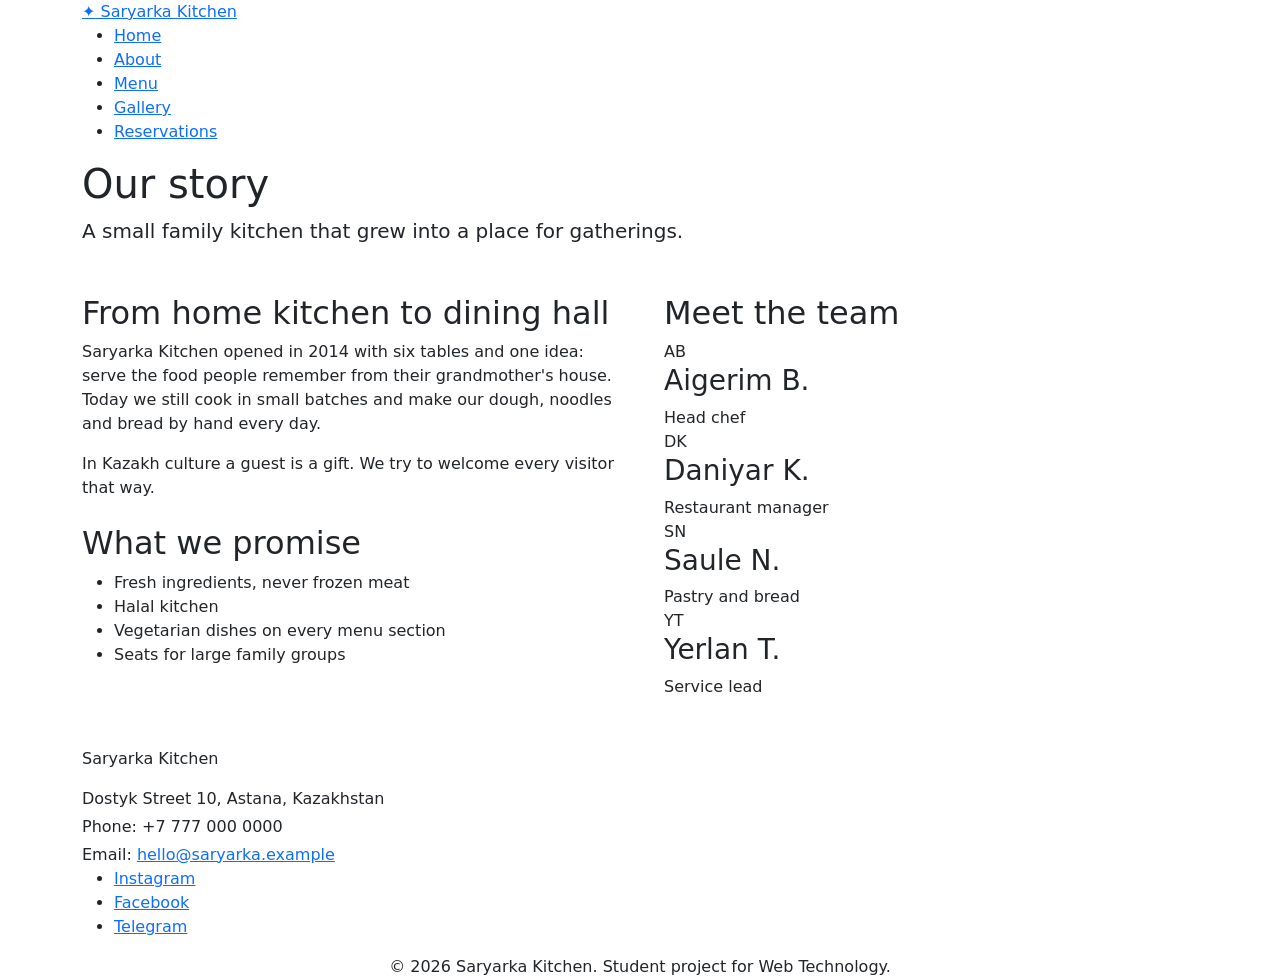
==== about.html @ 1ffd9317 "Add files via upload" ====
<!DOCTYPE html>
<html lang="en"><head>
  <meta charset="UTF-8"><meta name="viewport" content="width=device-width, initial-scale=1"><title>About | Saryarka Kitchen</title>
  <meta name="description" content="Saryarka Kitchen: modern Kazakh and Central Asian cooking in Astana.">
  <link rel="preconnect" href="https://fonts.googleapis.com"><link rel="preconnect" href="https://fonts.gstatic.com" crossorigin>
  <link href="https://fonts.googleapis.com/css2?family=Fraunces:wght@600;800&family=Nunito+Sans:wght@400;600&display=swap" rel="stylesheet"><link href="https://cdn.jsdelivr.net/npm/bootstrap@5.3.3/dist/css/bootstrap.min.css" rel="stylesheet"><link rel="stylesheet" href="css/style.css">
</head><body>
<header class="site-header"><div class="container header-inner"><a class="logo" href="index.html"><span class="logo-mark">&#10022;</span> Saryarka Kitchen</a><nav aria-label="Main navigation"><ul class="nav-list"><li><a class="nav-link-custom" href="index.html">Home</a></li><li><a class="nav-link-custom active" href="about.html">About</a></li><li><a class="nav-link-custom" href="menu.html">Menu</a></li><li><a class="nav-link-custom" href="gallery.html">Gallery</a></li><li><a class="nav-link-custom" href="contact.html">Reservations</a></li></ul></nav></div></header>
<main><section class="page-title"><div class="container"><h1>Our story</h1><p class="lead mb-0">A small family kitchen that grew into a place for gatherings.</p></div></section>
<section class="py-5"><div class="container"><div class="row g-5"><div class="col-lg-6"><h2>From home kitchen to dining hall</h2><p>Saryarka Kitchen opened in 2014 with six tables and one idea: serve the food people remember from their grandmother's house. Today we still cook in small batches and make our dough, noodles and bread by hand every day.</p><p>In Kazakh culture a guest is a gift. We try to welcome every visitor that way.</p><h2 class="mt-4">What we promise</h2><ul class="check-list"><li>Fresh ingredients, never frozen meat</li><li>Halal kitchen</li><li>Vegetarian dishes on every menu section</li><li>Seats for large family groups</li></ul></div>
<div class="col-lg-6"><h2>Meet the team</h2><div class="team-grid"><article class="team-card"><span class="avatar">AB</span><div><h3>Aigerim B.</h3><p class="mb-0">Head chef</p></div></article><article class="team-card"><span class="avatar">DK</span><div><h3>Daniyar K.</h3><p class="mb-0">Restaurant manager</p></div></article><article class="team-card"><span class="avatar">SN</span><div><h3>Saule N.</h3><p class="mb-0">Pastry and bread</p></div></article><article class="team-card"><span class="avatar">YT</span><div><h3>Yerlan T.</h3><p class="mb-0">Service lead</p></div></article></div></div></div></div></section></main>
<footer class="site-footer"><div class="container footer-inner"><div><p class="footer-title">Saryarka Kitchen</p><p class="mb-1">Dostyk Street 10, Astana, Kazakhstan</p><p class="mb-1">Phone: +7 777 000 0000</p><p class="mb-0">Email: <a href="mailto:hello@saryarka.example">hello@saryarka.example</a></p></div><ul class="social-list"><li><a href="https://www.instagram.com/" target="_blank" rel="noopener">Instagram</a></li><li><a href="https://www.facebook.com/" target="_blank" rel="noopener">Facebook</a></li><li><a href="https://t.me/" target="_blank" rel="noopener">Telegram</a></li></ul></div><p class="copyright text-center mb-0">&copy; 2026 Saryarka Kitchen. Student project for Web Technology.</p></footer>
<script src="https://code.jquery.com/jquery-3.7.1.min.js"></script><script src="https://cdn.jsdelivr.net/npm/bootstrap@5.3.3/dist/js/bootstrap.bundle.min.js"></script><script src="js/script.js"></script>
</body></html>
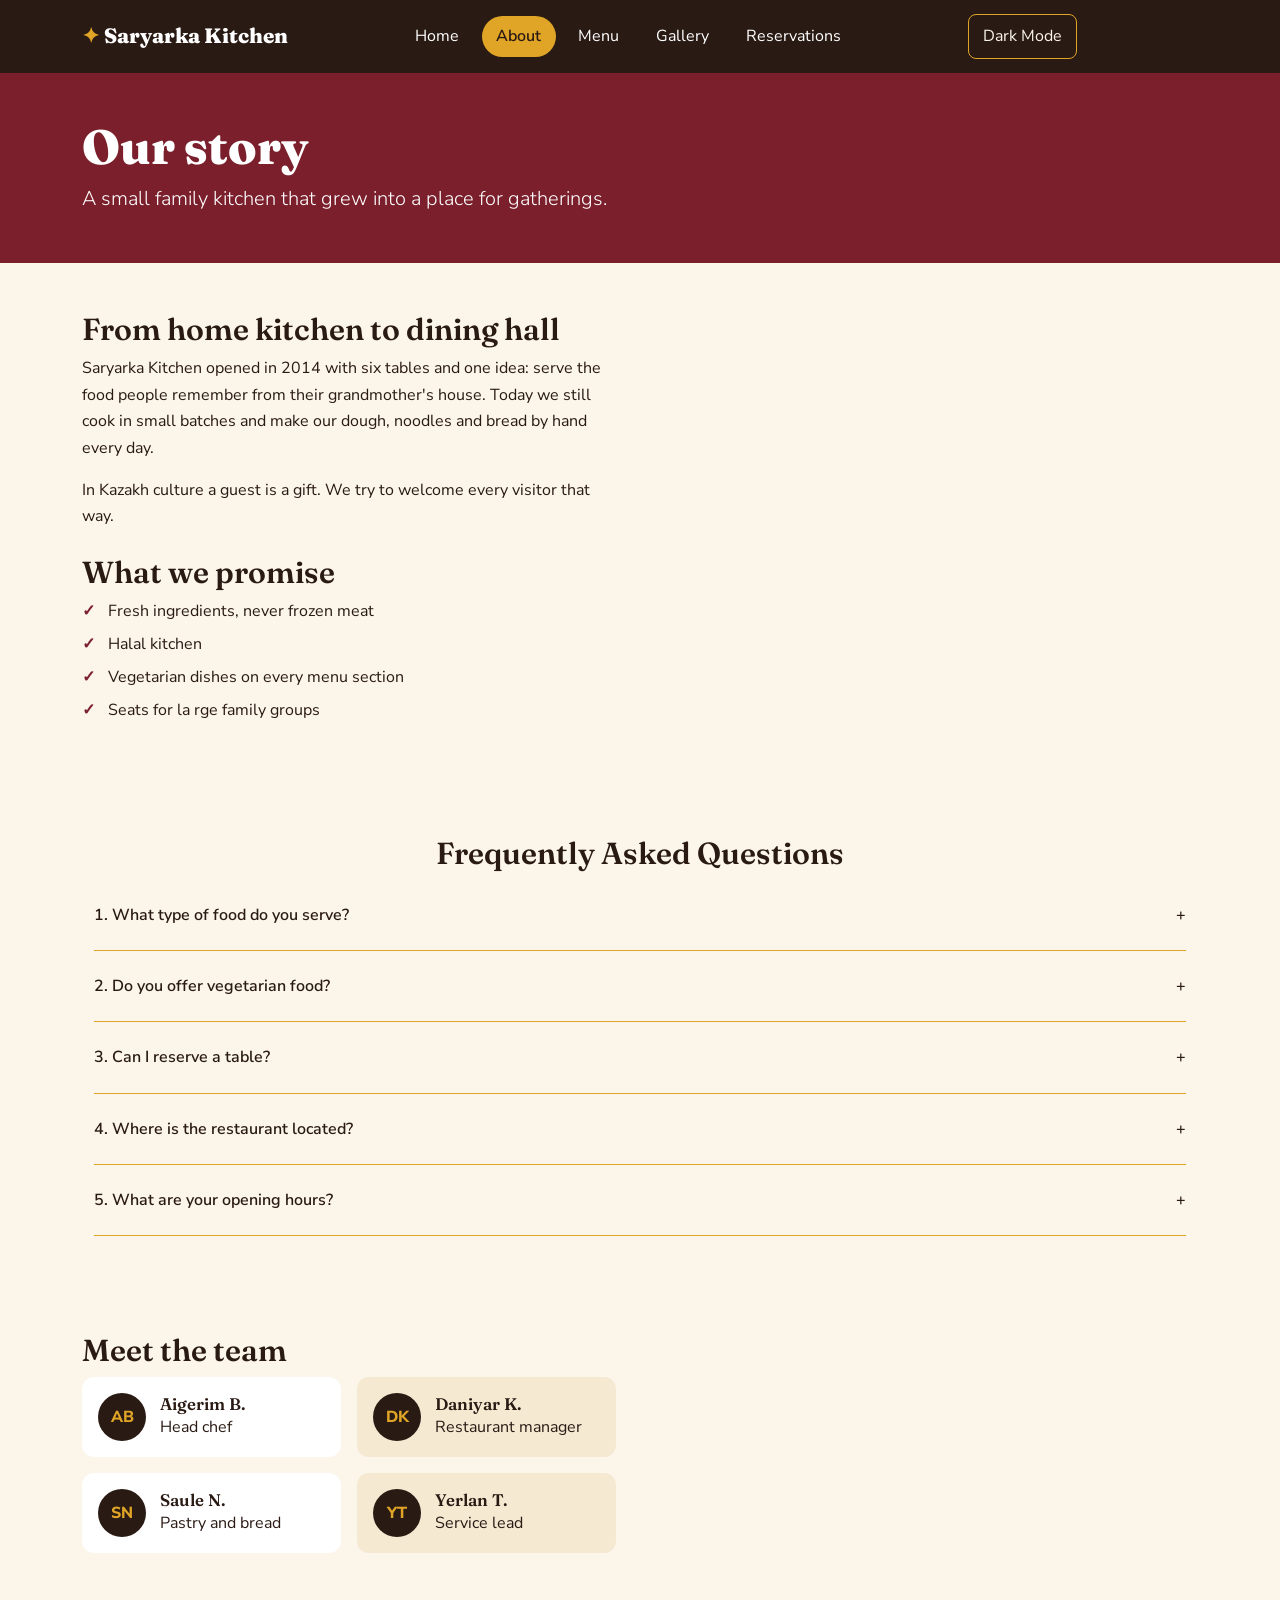
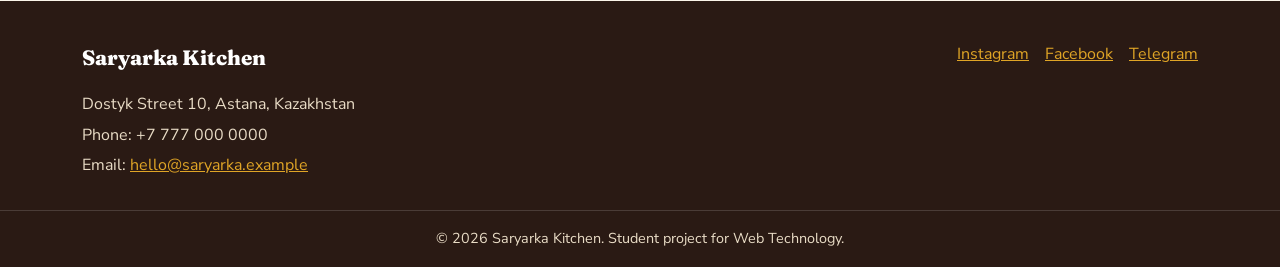
==== commit f82a1436: "Complete final project features and update README" ====
--- a/about.html
+++ b/about.html
@@ -5,9 +5,45 @@
   <link rel="preconnect" href="https://fonts.googleapis.com"><link rel="preconnect" href="https://fonts.gstatic.com" crossorigin>
   <link href="https://fonts.googleapis.com/css2?family=Fraunces:wght@600;800&family=Nunito+Sans:wght@400;600&display=swap" rel="stylesheet"><link href="https://cdn.jsdelivr.net/npm/bootstrap@5.3.3/dist/css/bootstrap.min.css" rel="stylesheet"><link rel="stylesheet" href="css/style.css">
 </head><body>
-<header class="site-header"><div class="container header-inner"><a class="logo" href="index.html"><span class="logo-mark">&#10022;</span> Saryarka Kitchen</a><nav aria-label="Main navigation"><ul class="nav-list"><li><a class="nav-link-custom" href="index.html">Home</a></li><li><a class="nav-link-custom active" href="about.html">About</a></li><li><a class="nav-link-custom" href="menu.html">Menu</a></li><li><a class="nav-link-custom" href="gallery.html">Gallery</a></li><li><a class="nav-link-custom" href="contact.html">Reservations</a></li></ul></nav></div></header>
+<header class="site-header"><div class="container header-inner"><a class="logo" href="index.html"><span class="logo-mark">&#10022;</span> Saryarka Kitchen</a><nav aria-label="Main navigation"><ul class="nav-list"><li><a class="nav-link-custom" href="index.html">Home</a></li><li><a class="nav-link-custom active" href="about.html">About</a></li><li><a class="nav-link-custom" href="menu.html">Menu</a></li><li><a class="nav-link-custom" href="gallery.html">Gallery</a></li><li><a class="nav-link-custom" href="contact.html">Reservations</a></li></ul></nav>
+<button id="themeToggle" class="theme-toggle" type="button">
+  Dark Mode
+</button>
+<span id="guestStatus" class="ms-2"></span>
+</div></header>
 <main><section class="page-title"><div class="container"><h1>Our story</h1><p class="lead mb-0">A small family kitchen that grew into a place for gatherings.</p></div></section>
-<section class="py-5"><div class="container"><div class="row g-5"><div class="col-lg-6"><h2>From home kitchen to dining hall</h2><p>Saryarka Kitchen opened in 2014 with six tables and one idea: serve the food people remember from their grandmother's house. Today we still cook in small batches and make our dough, noodles and bread by hand every day.</p><p>In Kazakh culture a guest is a gift. We try to welcome every visitor that way.</p><h2 class="mt-4">What we promise</h2><ul class="check-list"><li>Fresh ingredients, never frozen meat</li><li>Halal kitchen</li><li>Vegetarian dishes on every menu section</li><li>Seats for large family groups</li></ul></div>
+<section class="py-5"><div class="container"><div class="row g-5"><div class="col-lg-6"><h2>From home kitchen to dining hall</h2><p>Saryarka Kitchen opened in 2014 with six tables and one idea: serve the food people remember from their grandmother's house. Today we still cook in small batches and make our dough, noodles and bread by hand every day.</p><p>In Kazakh culture a guest is a gift. We try to welcome every visitor that way.</p><h2 class="mt-4">What we promise</h2><ul class="check-list"><li>Fresh ingredients, never frozen meat</li><li>Halal kitchen</li><li>Vegetarian dishes on every menu section</li><li>Seats for la
+  rge family groups</li></ul></div>
+  <section class="py-5">
+  <div class="container">
+    <h2 class="section-title text-center">Frequently Asked Questions</h2>
+
+    <div class="faq-item">
+      <button class="faq-question">1. What type of food do you serve? <span>+</span></button>
+      <div class="faq-answer"><p>We serve traditional Kazakh and Central Asian dishes.</p></div>
+    </div>
+
+    <div class="faq-item">
+      <button class="faq-question">2. Do you offer vegetarian food? <span>+</span></button>
+      <div class="faq-answer"><p>Yes, we have several vegetarian dishes on our menu.</p></div>
+    </div>
+
+    <div class="faq-item">
+      <button class="faq-question">3. Can I reserve a table? <span>+</span></button>
+      <div class="faq-answer"><p>Yes, you can send a reservation request through our Reservations page.</p></div>
+    </div>
+
+    <div class="faq-item">
+      <button class="faq-question">4. Where is the restaurant located? <span>+</span></button>
+      <div class="faq-answer"><p>We are located at Dostyk Street 10, Astana, Kazakhstan.</p></div>
+    </div>
+
+    <div class="faq-item">
+      <button class="faq-question">5. What are your opening hours? <span>+</span></button>
+      <div class="faq-answer"><p>Monday to Friday: 11:00–23:00. Saturday: 10:00–00:00. Sunday: 10:00–22:00.</p></div>
+    </div>
+  </div>
+</section>
 <div class="col-lg-6"><h2>Meet the team</h2><div class="team-grid"><article class="team-card"><span class="avatar">AB</span><div><h3>Aigerim B.</h3><p class="mb-0">Head chef</p></div></article><article class="team-card"><span class="avatar">DK</span><div><h3>Daniyar K.</h3><p class="mb-0">Restaurant manager</p></div></article><article class="team-card"><span class="avatar">SN</span><div><h3>Saule N.</h3><p class="mb-0">Pastry and bread</p></div></article><article class="team-card"><span class="avatar">YT</span><div><h3>Yerlan T.</h3><p class="mb-0">Service lead</p></div></article></div></div></div></div></section></main>
 <footer class="site-footer"><div class="container footer-inner"><div><p class="footer-title">Saryarka Kitchen</p><p class="mb-1">Dostyk Street 10, Astana, Kazakhstan</p><p class="mb-1">Phone: +7 777 000 0000</p><p class="mb-0">Email: <a href="mailto:hello@saryarka.example">hello@saryarka.example</a></p></div><ul class="social-list"><li><a href="https://www.instagram.com/" target="_blank" rel="noopener">Instagram</a></li><li><a href="https://www.facebook.com/" target="_blank" rel="noopener">Facebook</a></li><li><a href="https://t.me/" target="_blank" rel="noopener">Telegram</a></li></ul></div><p class="copyright text-center mb-0">&copy; 2026 Saryarka Kitchen. Student project for Web Technology.</p></footer>
 <script src="https://code.jquery.com/jquery-3.7.1.min.js"></script><script src="https://cdn.jsdelivr.net/npm/bootstrap@5.3.3/dist/js/bootstrap.bundle.min.js"></script><script src="js/script.js"></script>
--- a/css/style.css
+++ b/css/style.css
@@ -0,0 +1,237 @@
+
+:root {
+  --wine: #7a1f2b;
+  --charcoal: #2a1a14;
+  --saffron: #e0a526;
+  --cream: #fbf5ea;
+  --text: #2a1a14;
+  --radius: 12px;
+  --font-head: "Fraunces", Georgia, sans-serif;
+  --font-body: "Nunito Sans", Arial, sans-serif;
+}
+
+body { font-family: var(--font-body); color: var(--text); background: var(--cream); line-height: 1.65; }
+h1, h2, h3, .logo, .footer-title { font-family: var(--font-head); color: var(--charcoal); }
+h1 { font-size: 3rem; font-weight: 800; line-height: 1.1; }
+h2 { font-size: 1.9rem; font-weight: 600; }
+h3 { font-size: 1.2rem; font-weight: 600; }
+a { color: var(--wine); }
+a:hover, a:focus { color: var(--charcoal); }
+:focus-visible { outline: 3px solid var(--saffron); outline-offset: 2px; }
+
+
+
+/* Header: Flexbox + sticky positioning */
+.site-header { position: sticky; top: 0; z-index: 100; background: var(--charcoal); }
+.header-inner { display: flex; justify-content: space-between; align-items: center; padding-top: 0.9rem; padding-bottom: 0.9rem; }
+.logo { color: #fff; font-size: 1.3rem; font-weight: 800; text-decoration: none; }
+.logo:hover, .logo:focus { color: var(--saffron); }
+.logo-mark { color: var(--saffron); }
+.nav-list { display: flex; gap: 0.5rem; list-style: none; margin: 0; padding: 0; }
+.nav-link-custom { display: block; padding: 0.45rem 0.9rem; color: #fff; text-decoration: none; border-radius: 999px; transition: background 0.2s; }
+.nav-link-custom:hover, .nav-link-custom:focus { background: var(--wine); color: #fff; }
+.nav-link-custom.active { background: var(--saffron); color: var(--charcoal); font-weight: 600; }
+
+
+
+/* Hero */
+.hero { background: linear-gradient(135deg, var(--wine), #4a1219); color: #fff; padding: 5rem 0; }
+.hero h1, .hero .lead { color: #fff; }
+.hero-tag { display: inline-block; background: var(--saffron); color: var(--charcoal); font-weight: 600; padding: 0.2rem 0.8rem; border-radius: 999px; }
+.hours-card { position: relative; background: #2a1a14; color: #fbf5ea; border-radius: var(--radius); padding: 2.2rem 1.5rem 1.5rem; }
+.hours-card pre { margin: 0; color: inherit; white-space: pre-wrap; }
+.hours-badge { position: absolute; top: -12px; right: 16px; background: var(--saffron); color: var(--charcoal); font-weight: 600; padding: 0.1rem 0.8rem; border-radius: 999px; }
+
+
+
+/* Buttons */
+.btn-saffron { background: var(--saffron); color: var(--charcoal); font-weight: 600; border: 2px solid var(--saffron); }
+.btn-saffron:hover, .btn-saffron:focus { background: var(--charcoal); color: var(--saffron); border-color: var(--saffron); }
+.btn-outline-light-custom { color: #fff; border: 2px solid #fff; }
+.btn-outline-light-custom:hover, .btn-outline-light-custom:focus { background: #fff; color: var(--charcoal); }
+
+
+
+/* Sections and cards */
+.section-title { margin-bottom: 0.5rem; }
+.card-box { height: 100%; background: #fff; border-left: 6px solid var(--wine); border-radius: var(--radius); padding: 1.5rem; box-shadow: 0 2px 10px rgba(42, 26, 20, 0.08); }
+.col-md-4:nth-child(2) .card-box { border-left-color: var(--saffron); }
+.col-md-4:nth-child(3) .card-box { border-left-color: var(--charcoal); }
+.stats { background: var(--charcoal); color: #fff; }
+.stats-list { display: flex; justify-content: space-around; gap: 1rem; list-style: none; margin: 0; padding: 0; text-align: center; }
+.stat-num { display: block; font-family: var(--font-head); font-size: 2.6rem; font-weight: 800; color: var(--saffron); }
+.page-title { background: var(--wine); padding: 3rem 0; }
+.page-title h1, .page-title .lead { color: #fff; }
+
+
+
+/* About */
+.check-list { list-style: none; padding: 0; }
+.check-list li { padding-left: 1.6rem; position: relative; margin-bottom: 0.4rem; }
+.check-list li::before { content: "\2713"; position: absolute; left: 0; color: var(--wine); font-weight: 800; }
+.team-grid { display: grid; grid-template-columns: repeat(2, 1fr); gap: 1rem; }
+.team-card { display: flex; align-items: center; gap: 0.9rem; background: #fff; border-radius: var(--radius); padding: 1rem; }
+.team-card:nth-child(even) { background: #f5e9d2; }
+.team-card h3 { margin: 0; font-size: 1.05rem; }
+.avatar { flex: none; display: grid; place-items: center; width: 48px; height: 48px; border-radius: 50%; background: var(--charcoal); color: var(--saffron); font-weight: 800; }
+
+
+
+
+/* Events and tables */
+.table-wrap { overflow-x: auto; }
+.schedule { width: 100%; border-collapse: collapse; background: #fff; }
+.schedule th { background: var(--charcoal); color: #fff; text-align: left; padding: 0.8rem 1rem; }
+.schedule td { padding: 0.8rem 1rem; border-bottom: 1px solid #e6d6b8; }
+.schedule tbody tr:nth-child(even) { background: #f5e9d2; }
+.schedule tbody tr:hover { background: #ffe9b0; }
+.event-list { display: grid; grid-template-columns: repeat(2, 1fr); gap: 1.25rem; }
+.event { background: #fff; border-radius: var(--radius); padding: 1.5rem; border-top: 6px solid var(--saffron); }
+.event:nth-child(even) { border-top-color: var(--wine); }
+
+
+
+
+/* Gallery */
+.gallery-grid { display: grid; grid-template-columns: repeat(3, 1fr); gap: 1.25rem; }
+.shot { margin: 0; background: #fff; border-radius: var(--radius); overflow: hidden; cursor: pointer; }
+.shot img { display: block; width: 100%; height: 220px; object-fit: cover; transition: transform 0.25s; }
+.shot:hover img { transform: scale(1.04); }
+.shot figcaption { padding: 0.7rem 1rem; font-weight: 600; }
+.shot:nth-child(even) figcaption { background: var(--saffron); color: var(--charcoal); }
+.lightbox-modal { background: rgba(20, 12, 9, 0.96); }
+.lightbox-modal .modal-content { background: transparent; border: 0; }
+.lightbox-image { max-height: 75vh; max-width: 100%; object-fit: contain; margin: auto; }
+.lightbox-caption { color: #fff; text-align: center; padding: 0.75rem; }
+.lightbox-control { position: absolute; top: 45%; z-index: 5; border: 0; border-radius: 50%; width: 44px; height: 44px; background: var(--saffron); color: var(--charcoal); font-size: 1.5rem; }
+.lightbox-prev { left: 1rem; }
+.lightbox-next { right: 1rem; }
+
+
+
+
+/* Forms and validation */
+.contact-form { background: #fff; border-radius: var(--radius); padding: 2rem; }
+.form-control:focus, .form-select:focus { border-color: var(--wine); box-shadow: 0 0 0 0.25rem rgba(122, 31, 43, 0.3); }
+.field-feedback { display: block; min-height: 1.25rem; font-size: 0.9rem; }
+.field-feedback.success { color: #187245; }
+.field-feedback.error { color: #b42332; }
+.password-meter { height: 8px; background: #eadfce; border-radius: 20px; overflow: hidden; }
+.password-meter-fill { height: 100%; width: 0; transition: width 0.25s, background 0.25s; }
+.password-meter-fill.weak { width: 33%; background: #c0392b; }
+.password-meter-fill.medium { width: 66%; background: #e0a526; }
+.password-meter-fill.strong { width: 100%; background: #218653; }
+.filter-buttons { display: flex; flex-wrap: wrap; gap: 0.5rem; }
+.filter-buttons .active { background: var(--charcoal); color: #fff; border-color: var(--charcoal); }
+.crud-form { background: #fff; padding: 1.5rem; border-radius: var(--radius); }
+.no-results { background: #fff; padding: 1rem; border-radius: var(--radius); }
+
+
+
+
+/* Footer: Flexbox */
+.site-footer { background: var(--charcoal); color: #e9dcc6; padding-top: 2.5rem; }
+.footer-inner { display: flex; justify-content: space-between; gap: 1.5rem; }
+.footer-title { color: #fff; font-size: 1.3rem; font-weight: 800; }
+.social-list { display: flex; gap: 1rem; list-style: none; margin: 0; padding: 0; }
+.site-footer a { color: var(--saffron); }
+.site-footer a:hover, .site-footer a:focus { color: #fff; }
+.copyright { margin-top: 2rem; padding: 1rem; border-top: 1px solid rgba(255, 255, 255, 0.15); font-size: 0.9rem; }
+
+
+
+
+/* Opening hours card (home) */
+.hours-card h2 { color: var(--cream); margin-bottom: 1rem; }
+.hours-list { list-style: none; margin: 0; padding: 0; }
+.hours-list li { display: flex; justify-content: space-between; gap: 1rem; padding: 0.5rem 0; border-bottom: 1px solid rgba(251, 245, 234, 0.2); }
+.hours-list li:nth-child(odd) { color: var(--saffron); }
+
+
+
+/* Tablet breakpoint */
+@media (max-width: 992px) {
+  h1 { font-size: 2.4rem; }
+  .hero { padding: 3.5rem 0; }
+  .gallery-grid { grid-template-columns: repeat(2, 1fr); }
+  .nav-link-custom { padding: 0.4rem 0.65rem; }
+}
+
+/* Mobile breakpoint */
+@media (max-width: 576px) {
+  h1 { font-size: 1.9rem; }
+  h2 { font-size: 1.5rem; }
+  .header-inner, .footer-inner { flex-direction: column; text-align: center; }
+  .nav-list { flex-wrap: wrap; justify-content: center; }
+  .stats-list { flex-direction: column; }
+  .team-grid, .event-list, .gallery-grid { grid-template-columns: 1fr; }
+  .contact-form { padding: 1.25rem; }
+  .social-list { justify-content: center; flex-wrap: wrap; }
+  .lightbox-control { top: auto; bottom: 1rem; }
+}
+.theme-toggle {
+  background: var(--charcoal);
+  color: var(--cream);
+  border: 1px solid var(--saffron);
+  padding: 8px 14px;
+  border-radius: 8px;
+  cursor: pointer;
+  font-family: var(--font-body);
+}
+
+.theme-toggle:hover {
+  background: var(--saffron);
+  color: var(--charcoal);
+}
+body.dark-theme {
+  background: #1c1917;
+  color: #fbf5ea;
+}
+
+body.dark-theme .site-header,
+body.dark-theme .site-footer {
+  background: #2a1a14;
+  color: #fbf5ea;
+}
+
+body.dark-theme .card-box,
+body.dark-theme .hours-card {
+  background: #332923;
+  color: #fbf5ea;
+}
+
+body.dark-theme h1,
+body.dark-theme h2,
+body.dark-theme h3,
+body.dark-theme p,
+body.dark-theme li {
+  color: inherit;
+}
+.faq-item {
+  border-bottom: 1px solid var(--saffron);
+  padding: 12px 0;
+}
+
+.faq-question {
+  width: 100%;
+  border: none;
+  background: transparent;
+  color: var(--charcoal);
+  display: flex;
+  justify-content: space-between;
+  text-align: left;
+  font-weight: 600;
+  padding: 10px 0;
+  cursor: pointer;
+}
+
+.faq-answer {
+  display: none;
+  padding: 0 0 10px;
+  color: var(--text);
+}
+
+body.dark-theme .faq-question,
+body.dark-theme .faq-answer {
+  color: var(--cream);
+}
